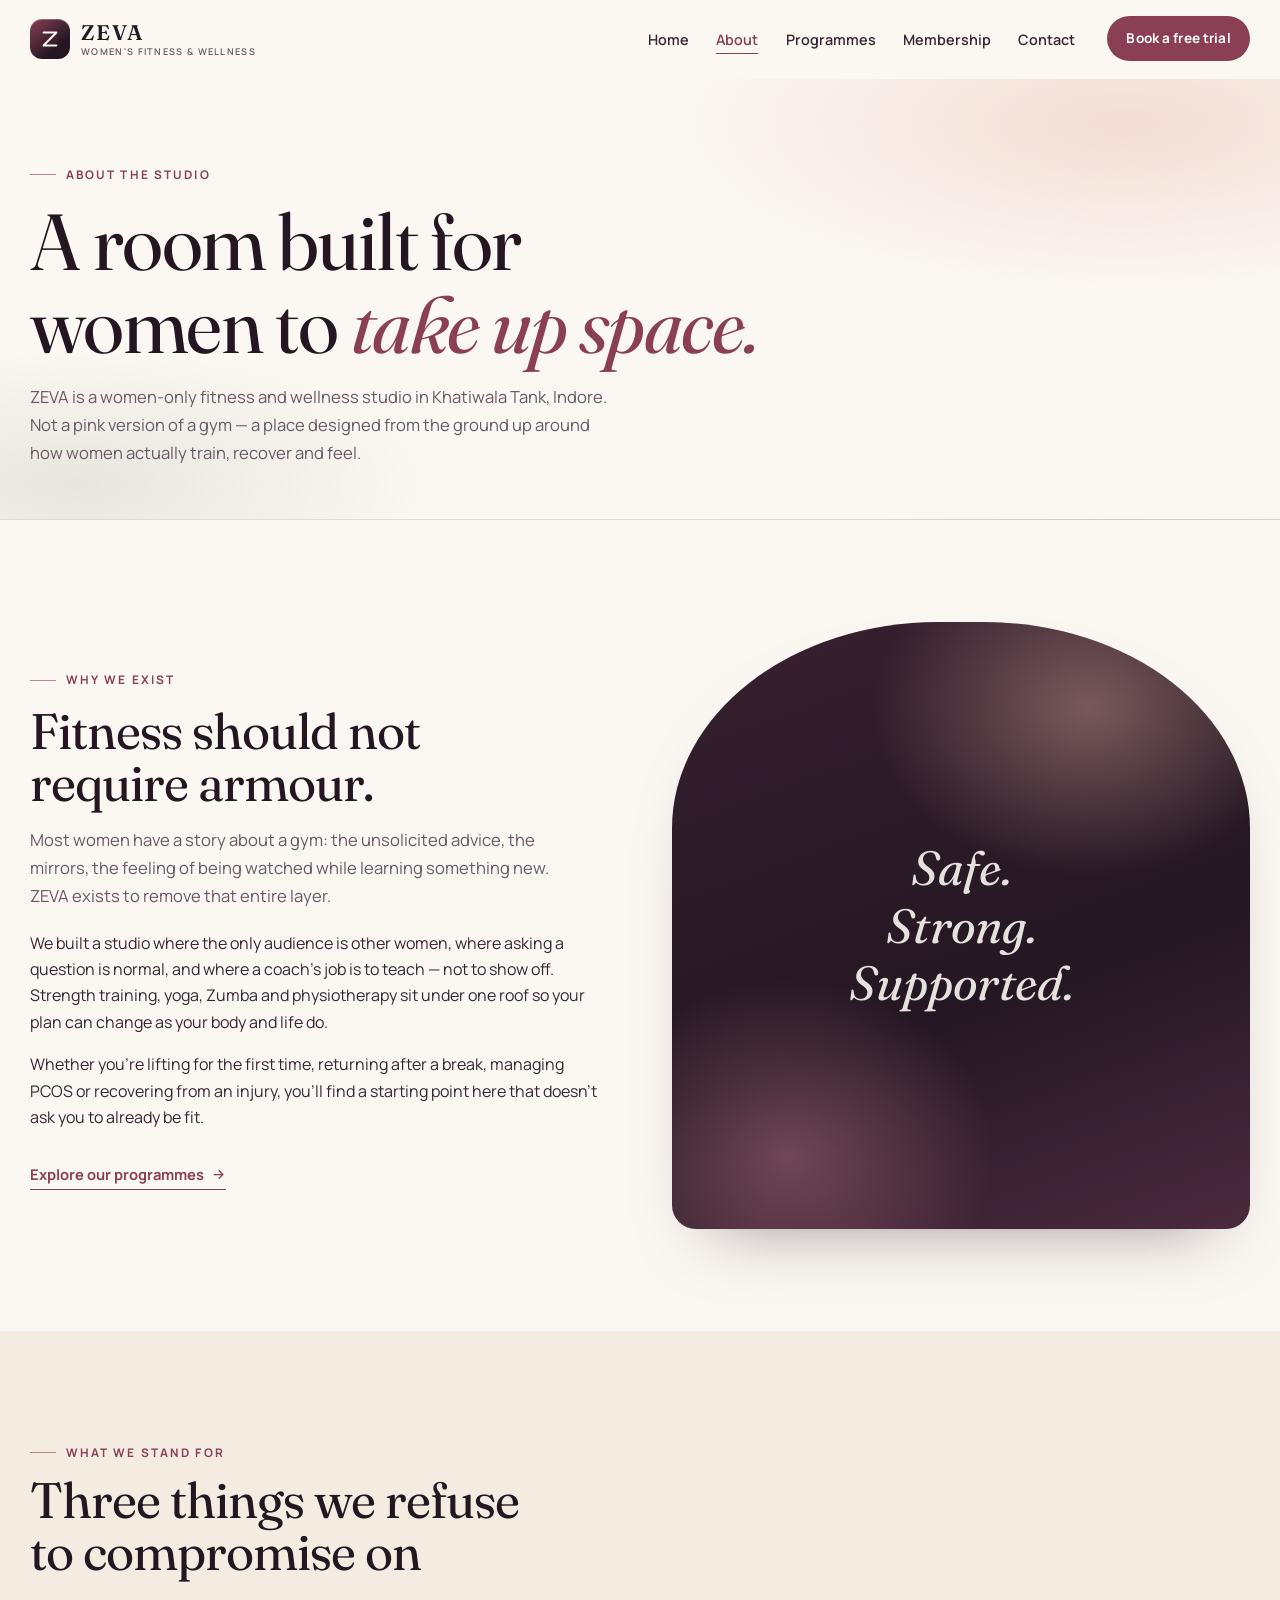
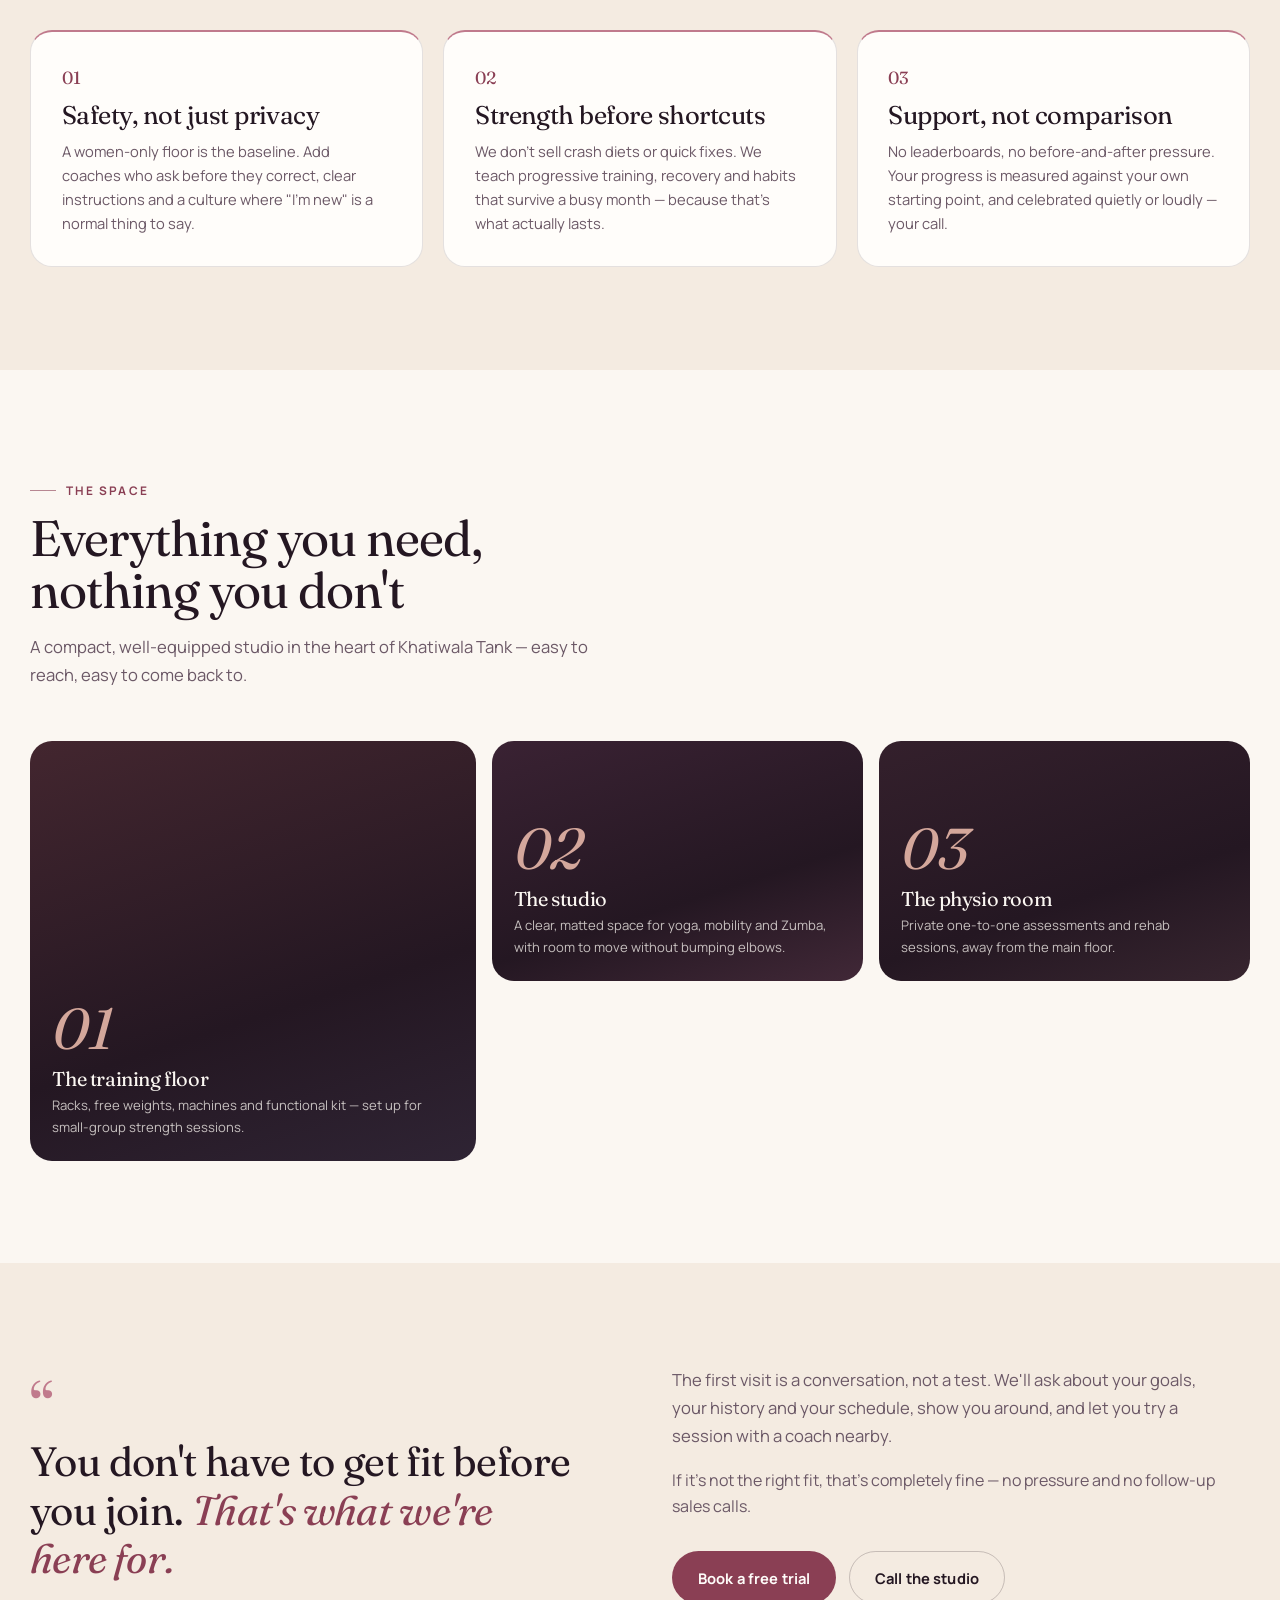
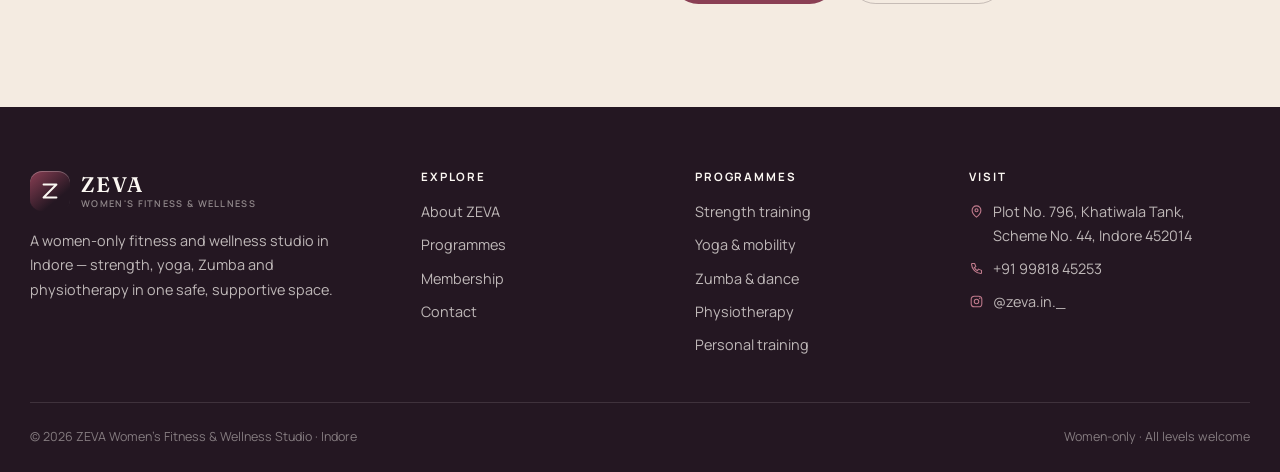
==== about.html @ 93238668 "ZEVA website - clean initial commit" ====
﻿<!DOCTYPE html>
<html lang="en">
<head>
  <meta charset="utf-8">
  <!-- Google tag (gtag.js) -->
  <script async src="https://www.googletagmanager.com/gtag/js?id=AW-18230801801"></script>
  <script>
    window.dataLayer = window.dataLayer || [];
    function gtag(){dataLayer.push(arguments);}
    gtag('js', new Date());
    gtag('config', 'AW-18230801801');
    window.ZEVA_TRACK = {
      call: 'AW-18230801801/4lHpCKfrvLMdEInrj_VD'
    };
    function gtag_report_conversion(url) {
      try {
        gtag('event', 'conversion', {
          'send_to': 'AW-18230801801/4lHpCKfrvLMdEInrj_VD',
          'value': 1.0,
          'currency': 'INR'
        });
      } catch (e) {}
      /* Never block the dialer. Returning true lets the browser handle the
         tel: link immediately, even if the Google tag is blocked or slow.
         tel: navigation does not unload this page, so the event still sends. */
      return true;
    }
  </script>
  <meta name="viewport" content="width=device-width, initial-scale=1">
  <title>About ZEVA — A Women-Only Studio in Indore</title>
  <meta name="description" content="ZEVA is a women-only fitness and wellness studio in Khatiwala Tank, Indore. Learn about our approach: safe space, form-first coaching, physio-led recovery and community.">
  <meta name="theme-color" content="#fbf7f2">
  <link rel="icon" href="assets/img/favicon.svg" type="image/svg+xml">
  <link rel="preconnect" href="https://fonts.googleapis.com">
  <link rel="preconnect" href="https://fonts.gstatic.com" crossorigin>
  <link href="https://fonts.googleapis.com/css2?family=Fraunces:ital,opsz,wght@0,9..144,300..700;1,9..144,300..600&family=Manrope:wght@300..800&display=swap" rel="stylesheet">
  <link rel="stylesheet" href="assets/css/style.css">
</head>
<body>
  <a class="skip-link" href="#main">Skip to content</a>

  <header class="site-header">
    <div class="container header-inner">
      <a class="brand" href="index.html" aria-label="ZEVA home">
        <span class="brand-mark" aria-hidden="true">
          <svg viewBox="0 0 24 24" fill="none"><path d="M5 5h14L5 19h14" stroke="#fbf7f2" stroke-width="2.2" stroke-linecap="round" stroke-linejoin="round"/></svg>
        </span>
        <span class="brand-text">
          <strong>ZEVA</strong>
          <small>Women's fitness &amp; wellness</small>
        </span>
      </a>

      <button class="nav-toggle" aria-expanded="false" aria-controls="primary-nav" aria-label="Open menu">
        <span></span>
      </button>

      <nav class="nav" id="primary-nav" aria-label="Primary">
        <ul>
          <li><a href="index.html">Home</a></li>
          <li><a href="about.html" aria-current="page">About</a></li>
          <li><a href="services.html">Programmes</a></li>
          <li><a href="pricing.html">Membership</a></li>
          <li><a href="contact.html">Contact</a></li>
        </ul>
        <a class="btn btn-primary nav-cta" href="contact.html">Book a free trial</a>
      </nav>
    </div>
  </header>

  <main id="main">
    <section class="page-hero">
      <div class="container">
        <p class="eyebrow reveal">About the studio</p>
        <h1 class="reveal" data-delay="1">A room built for women to <span class="display-italic">take up space.</span></h1>
        <p class="lede reveal" data-delay="2">ZEVA is a women-only fitness and wellness studio in Khatiwala Tank, Indore. Not a pink version of a gym — a place designed from the ground up around how women actually train, recover and feel.</p>
      </div>
    </section>

    <section class="section">
      <div class="container story">
        <div class="story-copy reveal">
          <p class="eyebrow">Why we exist</p>
          <h2 class="mt-1">Fitness should not require armour.</h2>
          <p class="lede mt-1">Most women have a story about a gym: the unsolicited advice, the mirrors, the feeling of being watched while learning something new. ZEVA exists to remove that entire layer.</p>
          <p>We built a studio where the only audience is other women, where asking a question is normal, and where a coach's job is to teach — not to show off. Strength training, yoga, Zumba and physiotherapy sit under one roof so your plan can change as your body and life do.</p>
          <p>Whether you're lifting for the first time, returning after a break, managing PCOS or recovering from an injury, you'll find a starting point here that doesn't ask you to already be fit.</p>
          <a class="link-arrow mt-2" href="services.html">Explore our programmes
            <svg viewBox="0 0 24 24" fill="none" aria-hidden="true"><path d="M5 12h14M13 6l6 6-6 6" stroke="currentColor" stroke-width="2" stroke-linecap="round" stroke-linejoin="round"/></svg>
          </a>
        </div>

        <div class="story-art reveal" data-delay="1" aria-hidden="true">
          <span>Safe.<br>Strong.<br>Supported.</span>
        </div>
      </div>
    </section>

    <section class="section section--sand">
      <div class="container">
        <div class="section-head reveal">
          <p class="eyebrow">What we stand for</p>
          <h2>Three things we refuse to compromise on</h2>
        </div>

        <div class="grid grid-3">
          <article class="card value-card reveal">
            <span class="value-card__num">01</span>
            <h3>Safety, not just privacy</h3>
            <p>A women-only floor is the baseline. Add coaches who ask before they correct, clear instructions and a culture where "I'm new" is a normal thing to say.</p>
          </article>
          <article class="card value-card reveal" data-delay="1">
            <span class="value-card__num">02</span>
            <h3>Strength before shortcuts</h3>
            <p>We don't sell crash diets or quick fixes. We teach progressive training, recovery and habits that survive a busy month — because that's what actually lasts.</p>
          </article>
          <article class="card value-card reveal" data-delay="2">
            <span class="value-card__num">03</span>
            <h3>Support, not comparison</h3>
            <p>No leaderboards, no before-and-after pressure. Your progress is measured against your own starting point, and celebrated quietly or loudly — your call.</p>
          </article>
        </div>
      </div>
    </section>

    <section class="section">
      <div class="container">
        <div class="section-head reveal">
          <p class="eyebrow">The space</p>
          <h2>Everything you need, nothing you don't</h2>
          <p class="lede">A compact, well-equipped studio in the heart of Khatiwala Tank — easy to reach, easy to come back to.</p>
        </div>

        <div class="space-grid reveal">
          <div class="space-tile space-tile--1">
            <div class="space-tile__content">
              <span class="space-tile__mark">01</span>
              <h3>The training floor</h3>
              <p>Racks, free weights, machines and functional kit — set up for small-group strength sessions.</p>
            </div>
          </div>
          <div class="space-tile space-tile--2">
            <div class="space-tile__content">
              <span class="space-tile__mark">02</span>
              <h3>The studio</h3>
              <p>A clear, matted space for yoga, mobility and Zumba, with room to move without bumping elbows.</p>
            </div>
          </div>
          <div class="space-tile space-tile--3">
            <div class="space-tile__content">
              <span class="space-tile__mark">03</span>
              <h3>The physio room</h3>
              <p>Private one-to-one assessments and rehab sessions, away from the main floor.</p>
            </div>
          </div>
        </div>
      </div>
    </section>

    <section class="section section--sand">
      <div class="container split">
        <div class="reveal">
          <p class="why-quote">You don't have to get fit before you join. <em>That's what we're here for.</em></p>
        </div>
        <div class="reveal" data-delay="1">
          <p class="lede">The first visit is a conversation, not a test. We'll ask about your goals, your history and your schedule, show you around, and let you try a session with a coach nearby.</p>
          <p class="mt-1" style="color: var(--muted);">If it's not the right fit, that's completely fine — no pressure and no follow-up sales calls.</p>
          <div class="btn-row mt-2">
            <a class="btn" href="contact.html">Book a free trial</a>
            <a class="btn btn--ghost" href="tel:+919981845253" onclick="return gtag_report_conversion('tel:+919981845253')">Call the studio</a>
          </div>
        </div>
      </div>
    </section>
  </main>

  <footer class="site-footer">
    <div class="container">
      <div class="footer-grid">
        <div>
          <a class="brand" href="index.html" aria-label="ZEVA home">
            <span class="brand-mark" aria-hidden="true">
              <svg viewBox="0 0 24 24" fill="none"><path d="M5 5h14L5 19h14" stroke="#fbf7f2" stroke-width="2.2" stroke-linecap="round" stroke-linejoin="round"/></svg>
            </span>
            <span class="brand-text">
              <strong>ZEVA</strong>
              <small>Women's fitness &amp; wellness</small>
            </span>
          </a>
          <p class="footer-blurb">A women-only fitness and wellness studio in Indore — strength, yoga, Zumba and physiotherapy in one safe, supportive space.</p>
        </div>

        <div class="footer-col">
          <h4>Explore</h4>
          <ul>
            <li><a href="about.html">About ZEVA</a></li>
            <li><a href="services.html">Programmes</a></li>
            <li><a href="pricing.html">Membership</a></li>
            <li><a href="contact.html">Contact</a></li>
          </ul>
        </div>

        <div class="footer-col">
          <h4>Programmes</h4>
          <ul>
            <li><a href="services.html#strength">Strength training</a></li>
            <li><a href="services.html#yoga">Yoga &amp; mobility</a></li>
            <li><a href="services.html#zumba">Zumba &amp; dance</a></li>
            <li><a href="services.html#physio">Physiotherapy</a></li>
            <li><a href="services.html#personal">Personal training</a></li>
          </ul>
        </div>

        <div class="footer-col">
          <h4>Visit</h4>
          <ul class="footer-contact">
            <li>
              <svg viewBox="0 0 24 24" fill="none" aria-hidden="true"><path d="M12 21s7-5.1 7-11a7 7 0 10-14 0c0 5.9 7 11 7 11z" stroke="currentColor" stroke-width="1.8"/><circle cx="12" cy="10" r="2.4" stroke="currentColor" stroke-width="1.8"/></svg>
              <span>Plot No. 796, Khatiwala Tank,<br>Scheme No. 44, Indore 452014</span>
            </li>
            <li>
              <svg viewBox="0 0 24 24" fill="none" aria-hidden="true"><path d="M5 4h4l2 5-2.5 1.5a12 12 0 005 5L15 13l5 2v4a1 1 0 01-1 1A16 16 0 014 5a1 1 0 011-1z" stroke="currentColor" stroke-width="1.7" stroke-linejoin="round"/></svg>
              <a href="tel:+919981845253" onclick="return gtag_report_conversion('tel:+919981845253')">+91 99818 45253</a>
            </li>
            <li>
              <svg viewBox="0 0 24 24" fill="none" aria-hidden="true"><rect x="3.5" y="3.5" width="17" height="17" rx="5" stroke="currentColor" stroke-width="1.7"/><circle cx="12" cy="12" r="3.6" stroke="currentColor" stroke-width="1.7"/><circle cx="17.2" cy="6.8" r="1.1" fill="currentColor"/></svg>
              <a href="https://www.instagram.com/zeva.in._/" target="_blank" rel="noopener">@zeva.in._</a>
            </li>
          </ul>
        </div>
      </div>

      <div class="footer-bottom">
        <p>© <span data-year>2026</span> ZEVA Women's Fitness &amp; Wellness Studio · Indore</p>
        <p>Women-only · All levels welcome</p>
      </div>
    </div>
  </footer>

  <script src="assets/js/main.js" defer></script>
</body>
</html>
---- assets/css/style.css ----
/* ==========================================================================
   ZEVA — Women's Fitness & Wellness Studio, Indore
   Design system, components and page styles
   ========================================================================== */

/* 1. Tokens ---------------------------------------------------------------- */
:root {
  --cream: #fbf7f2;
  --cream-2: #f4ebe1;
  --sand: #efe2d4;
  --white: #fffdfa;

  --ink: #241722;
  --ink-2: #382733;
  --muted: #6b5866;
  --line: rgba(36, 23, 34, 0.12);
  --line-strong: rgba(36, 23, 34, 0.22);

  --rose: #c07a8c;
  --rose-soft: #e7c3cb;
  --rose-ink: #8a3f54;
  --rose-deep: #6e2f44;
  --peach: #e7b7a8;
  --sage: #5f6e58;
  --sage-soft: #d9e0d3;
  --gold: #b8976b;

  --radius-sm: 14px;
  --radius: 22px;
  --radius-lg: 36px;
  --radius-pill: 999px;
  --radius-xl: 52px;

  --shadow-sm: 0 10px 26px -18px rgba(36, 23, 34, 0.4);
  --shadow: 0 34px 70px -42px rgba(36, 23, 34, 0.5);
  --shadow-lg: 0 46px 90px -46px rgba(36, 23, 34, 0.55);
  --shadow-glow: 0 20px 60px -20px rgba(138, 63, 84, 0.55);

  --font-display: "Fraunces", "Iowan Old Style", Georgia, serif;
  --font-body: "Manrope", system-ui, -apple-system, "Segoe UI", sans-serif;
  --font-mono: "JetBrains Mono", ui-monospace, SFMono-Regular, Menlo, monospace;

  --container: 1220px;
  --header-h: 78px;
  --ease: cubic-bezier(0.22, 1, 0.36, 1);
  --ease-back: cubic-bezier(0.34, 1.56, 0.64, 1);
}

/* 2. Reset ----------------------------------------------------------------- */
*,
*::before,
*::after { box-sizing: border-box; }

* { margin: 0; }

html {
  -webkit-text-size-adjust: 100%;
  scroll-behavior: smooth;
  scroll-padding-top: calc(var(--header-h) + 16px);
}

body {
  font-family: var(--font-body);
  font-size: 1rem;
  line-height: 1.65;
  color: var(--ink-2);
  background: var(--cream);
  -webkit-font-smoothing: antialiased;
  -moz-osx-font-smoothing: grayscale;
  text-rendering: optimizeLegibility;
  overflow-x: hidden;
}

img, svg, video { display: block; max-width: 100%; }

input, button, textarea, select { font: inherit; color: inherit; }

button { cursor: pointer; background: none; border: 0; }

a { color: inherit; text-decoration: none; }

ul, ol { list-style: none; padding: 0; }

::selection { background: var(--rose-soft); color: var(--ink); }

:focus-visible {
  outline: 3px solid var(--rose-ink);
  outline-offset: 3px;
  border-radius: 4px;
}

/* 2b. Image utilities ------------------------------------------------------- */
.img-cover { width: 100%; height: 100%; object-fit: cover; }
.img-contain { width: 100%; height: 100%; object-fit: contain; }

.img-fade-bottom {
  mask-image: linear-gradient(to bottom, black 60%, transparent);
  -webkit-mask-image: linear-gradient(to bottom, black 60%, transparent);
}

.img-fade-top {
  mask-image: linear-gradient(to top, black 60%, transparent);
  -webkit-mask-image: linear-gradient(to top, black 60%, transparent);
}

@media (prefers-reduced-motion: reduce) {
  html { scroll-behavior: auto; }
  *, *::before, *::after {
    animation-duration: 0.001ms !important;
    animation-iteration-count: 1 !important;
    transition-duration: 0.001ms !important;
  }
  .reveal { opacity: 1; transform: none; }
}

/* 3. Typography ------------------------------------------------------------ */
h1, h2, h3, h4 {
  font-family: var(--font-display);
  font-weight: 400;
  line-height: 1.04;
  letter-spacing: -0.02em;
  color: var(--ink);
  text-wrap: balance;
}

h1 { font-size: clamp(2.75rem, 6.2vw, 5.1rem); }
h2 { font-size: clamp(2rem, 3.9vw, 3.35rem); }
h3 { font-size: clamp(1.3rem, 2vw, 1.65rem); line-height: 1.15; }
h4 { font-size: 1.1rem; letter-spacing: -0.01em; }

p { text-wrap: pretty; }

.display-italic { font-style: italic; color: var(--rose-ink); }

.lede {
  font-size: clamp(1.02rem, 1.3vw, 1.18rem);
  line-height: 1.7;
  color: var(--muted);
  max-width: 56ch;
}

.eyebrow {
  display: inline-flex;
  align-items: center;
  gap: 0.6rem;
  font-family: var(--font-body);
  font-size: 0.74rem;
  font-weight: 700;
  letter-spacing: 0.18em;
  text-transform: uppercase;
  color: var(--rose-ink);
}

.eyebrow::before {
  content: "";
  width: 26px;
  height: 1px;
  background: currentColor;
  opacity: 0.6;
}

/* 4. Layout ---------------------------------------------------------------- */
.container {
  width: min(var(--container), 100% - 2.5rem);
  margin-inline: auto;
}

.section { padding: clamp(4rem, 8vw, 7.5rem) 0; }
.section--tight { padding: clamp(3rem, 5vw, 4.5rem) 0; }
.section--sand { background: var(--cream-2); }
.section--ink { background: var(--ink); color: var(--cream); }

.section-head { max-width: 640px; margin-bottom: clamp(2rem, 4vw, 3.5rem); }
.section-head h2 { margin: 0.8rem 0 1rem; }
.section-head--center { margin-inline: auto; text-align: center; }
.section-head--center .eyebrow { justify-content: center; }

.grid { display: grid; gap: 1.25rem; }
.grid-2 { grid-template-columns: repeat(2, minmax(0, 1fr)); }
.grid-3 { grid-template-columns: repeat(3, minmax(0, 1fr)); }
.grid-4 { grid-template-columns: repeat(4, minmax(0, 1fr)); }

.split {
  display: grid;
  grid-template-columns: 1fr 1fr;
  gap: clamp(2rem, 5vw, 4.5rem);
  align-items: center;
}

/* 5. Buttons --------------------------------------------------------------- */
.btn {
  --btn-bg: var(--rose-ink);
  --btn-fg: var(--white);
  display: inline-flex;
  align-items: center;
  justify-content: center;
  gap: 0.55rem;
  min-height: 50px;
  padding: 0.85rem 1.55rem;
  border-radius: var(--radius-pill);
  background: var(--btn-bg);
  color: var(--btn-fg);
  font-weight: 700;
  font-size: 0.92rem;
  letter-spacing: 0.01em;
  border: 1px solid transparent;
  transition: transform 0.25s var(--ease), box-shadow 0.25s var(--ease),
    background-color 0.25s var(--ease), color 0.25s var(--ease);
  will-change: transform;
}

.btn:hover { transform: translateY(-2px); box-shadow: var(--shadow-sm); }
.btn:active { transform: translateY(0); }

.btn svg { width: 17px; height: 17px; flex: none; }

.btn--ghost {
  --btn-bg: transparent;
  --btn-fg: var(--ink);
  border-color: var(--line-strong);
}

.btn--ghost:hover { background: var(--ink); color: var(--cream); }

.btn--light {
  --btn-bg: var(--cream);
  --btn-fg: var(--ink);
}

.btn--block { width: 100%; }

.btn-row { display: flex; flex-wrap: wrap; gap: 0.8rem; }

.link-arrow {
  display: inline-flex;
  align-items: center;
  gap: 0.45rem;
  font-weight: 700;
  font-size: 0.92rem;
  color: var(--rose-ink);
  border-bottom: 1px solid currentColor;
  padding-bottom: 2px;
  transition: gap 0.25s var(--ease);
}

.link-arrow:hover { gap: 0.75rem; }
.link-arrow svg { width: 15px; height: 15px; }

/* 6. Header ---------------------------------------------------------------- */
.skip-link {
  position: absolute;
  left: 1rem;
  top: -100px;
  z-index: 200;
  background: var(--ink);
  color: var(--cream);
  padding: 0.7rem 1.1rem;
  border-radius: var(--radius-pill);
  font-weight: 700;
  transition: top 0.2s ease;
}

.skip-link:focus { top: 1rem; }

.site-header {
  position: sticky;
  top: 0;
  z-index: 100;
  background: color-mix(in srgb, var(--cream) 88%, transparent);
  backdrop-filter: saturate(160%) blur(14px);
  -webkit-backdrop-filter: saturate(160%) blur(14px);
  border-bottom: 1px solid transparent;
  transition: border-color 0.3s ease, background-color 0.3s ease;
}

.site-header.is-scrolled {
  border-bottom-color: var(--line);
  background: color-mix(in srgb, var(--cream) 96%, transparent);
}

.header-inner {
  display: flex;
  align-items: center;
  justify-content: space-between;
  gap: 1.5rem;
  min-height: var(--header-h);
}

.brand { display: inline-flex; align-items: center; gap: 0.7rem; }

.brand-mark {
  width: 40px;
  height: 40px;
  border-radius: 12px;
  background: linear-gradient(140deg, var(--rose-ink), var(--ink) 70%);
  display: grid;
  place-items: center;
  box-shadow: inset 0 1px 0 rgba(255, 255, 255, 0.25);
  flex: none;
}

.brand-mark svg { width: 22px; height: 22px; }

.brand-text { display: flex; flex-direction: column; line-height: 1; }

.brand-text strong {
  font-family: var(--font-display);
  font-size: 1.32rem;
  font-weight: 600;
  letter-spacing: 0.06em;
  color: var(--ink);
}

.brand-text small {
  margin-top: 4px;
  font-size: 0.58rem;
  letter-spacing: 0.14em;
  text-transform: uppercase;
  color: var(--muted);
  font-weight: 600;
}

.nav { display: flex; align-items: center; gap: 2rem; }

.nav ul { display: flex; align-items: center; gap: 1.7rem; }

.nav a:not(.btn) {
  position: relative;
  font-size: 0.9rem;
  font-weight: 600;
  color: var(--ink-2);
  padding: 0.35rem 0;
}

.nav a:not(.btn)::after {
  content: "";
  position: absolute;
  left: 0;
  bottom: 0;
  width: 100%;
  height: 1.5px;
  background: var(--rose-ink);
  transform: scaleX(0);
  transform-origin: left;
  transition: transform 0.3s var(--ease);
}

.nav a:not(.btn):hover::after,
.nav a[aria-current="page"]::after { transform: scaleX(1); }

.nav a[aria-current="page"] { color: var(--rose-ink); }

.nav-cta { min-height: 44px; padding: 0.65rem 1.15rem; font-size: 0.85rem; }

.nav-toggle {
  display: none;
  width: 46px;
  height: 46px;
  border-radius: 50%;
  border: 1px solid var(--line-strong);
  place-items: center;
}

.nav-toggle span {
  position: relative;
  display: block;
  width: 18px;
  height: 1.6px;
  background: var(--ink);
  transition: background 0.2s ease;
}

.nav-toggle span::before,
.nav-toggle span::after {
  content: "";
  position: absolute;
  left: 0;
  width: 18px;
  height: 1.6px;
  background: var(--ink);
  transition: transform 0.3s var(--ease);
}

.nav-toggle span::before { top: -6px; }
.nav-toggle span::after { top: 6px; }

.nav-toggle[aria-expanded="true"] span { background: transparent; }
.nav-toggle[aria-expanded="true"] span::before { transform: translateY(6px) rotate(45deg); }
.nav-toggle[aria-expanded="true"] span::after { transform: translateY(-6px) rotate(-45deg); }

/* 7. Hero ------------------------------------------------------------------ */
.hero {
  position: relative;
  overflow: hidden;
  padding: clamp(3rem, 6vw, 5.5rem) 0 clamp(3.5rem, 6vw, 6rem);
  background:
    radial-gradient(60% 60% at 82% 18%, rgba(231, 183, 168, 0.42), transparent 62%),
    radial-gradient(52% 55% at 12% 88%, rgba(111, 127, 104, 0.16), transparent 60%),
    radial-gradient(40% 40% at 62% 92%, rgba(192, 122, 140, 0.18), transparent 65%);
}

.hero::after {
  content: "";
  position: absolute;
  inset: 0;
  pointer-events: none;
  opacity: 0.35;
  background-image: url("data:image/svg+xml,%3Csvg xmlns='http://www.w3.org/2000/svg' width='140' height='140'%3E%3Cfilter id='n'%3E%3CfeTurbulence type='fractalNoise' baseFrequency='0.9' numOctaves='2'/%3E%3CfeColorMatrix type='saturate' values='0'/%3E%3C/filter%3E%3Crect width='140' height='140' filter='url(%23n)' opacity='0.22'/%3E%3C/svg%3E");
  mix-blend-mode: multiply;
}

.hero-inner {
  position: relative;
  z-index: 1;
  display: grid;
  grid-template-columns: 1.06fr 0.94fr;
  gap: clamp(2rem, 5vw, 4.5rem);
  align-items: center;
}

.hero-copy h1 { margin: 1.1rem 0 1.35rem; }
.hero-copy .lede { max-width: 47ch; }

.hero-actions { margin-top: 2rem; }

.hero-trust {
  display: flex;
  flex-wrap: wrap;
  gap: 0.55rem 1.4rem;
  margin-top: 2.1rem;
  padding-top: 1.4rem;
  border-top: 1px solid var(--line);
  font-size: 0.8rem;
  font-weight: 600;
  color: var(--muted);
}

.hero-trust li { display: inline-flex; align-items: center; gap: 0.45rem; }
.hero-trust svg { width: 15px; height: 15px; color: var(--rose-ink); flex: none; }

/* Hero art: photo-aware + illustration fallback */
.hero-art {
  position: relative;
  aspect-ratio: 1 / 1.05;
  max-width: 520px;
  margin-inline: auto;
  width: 100%;
  border-radius: var(--radius-xl);
  overflow: hidden;
  background: linear-gradient(160deg, #38202f, #241722 60%, #4b2b3d);
  box-shadow: var(--shadow-lg);
}

.hero-art__photo {
  position: absolute;
  inset: 0;
  object-fit: cover;
  opacity: 0.92;
  transition: opacity 0.6s var(--ease), transform 1.2s var(--ease);
}

.hero-art:hover .hero-art__photo { opacity: 1; transform: scale(1.03); }

.hero-art__overlay {
  position: absolute;
  inset: 0;
  background:
    radial-gradient(70% 55% at 70% 12%, rgba(231, 183, 168, 0.35), transparent 60%),
    radial-gradient(50% 40% at 20% 90%, rgba(192, 122, 140, 0.4), transparent 65%),
    linear-gradient(180deg, transparent 45%, rgba(20, 12, 18, 0.55));
  z-index: 1;
}

.hero-art__word {
  position: absolute;
  left: 0;
  right: 0;
  bottom: 8%;
  z-index: 2;
  font-family: var(--font-display);
  font-size: clamp(3.4rem, 7vw, 5.4rem);
  font-weight: 300;
  letter-spacing: 0.14em;
  color: rgba(251, 247, 242, 0.92);
  text-align: center;
  padding-bottom: 0.55em;
  text-indent: 0.14em;
  mix-blend-mode: soft-light;
}

.hero-art__orb {
  position: absolute;
  width: clamp(84px, 14vw, 128px);
  aspect-ratio: 1;
  border-radius: 50%;
  background: radial-gradient(circle at 32% 30%, #f6d9c8, var(--peach) 45%, #c98d7c 100%);
  top: 10%;
  right: 4%;
  box-shadow: 0 24px 50px -24px rgba(138, 63, 84, 0.75);
  z-index: 2;
}

.hero-art__badge {
  position: absolute;
  left: -4%;
  bottom: 8%;
  width: clamp(100px, 16vw, 136px);
  aspect-ratio: 1;
  border-radius: 50%;
  background: var(--cream);
  border: 1px solid var(--line);
  display: grid;
  place-items: center;
  box-shadow: var(--shadow);
  z-index: 3;
}

.hero-art__badge svg { position: absolute; inset: 0; width: 100%; height: 100%; animation: spin 26s linear infinite; }

.hero-art__badge text {
  font-family: var(--font-body);
  font-size: 9.2px;
  font-weight: 700;
  letter-spacing: 0.22em;
  fill: var(--ink);
  text-transform: uppercase;
}

.hero-art__badge > span {
  font-family: var(--font-display);
  font-size: 1.5rem;
  color: var(--rose-ink);
  line-height: 1;
}

@keyframes spin { to { transform: rotate(360deg); } }

/* 8. Marquee --------------------------------------------------------------- */
.marquee {
  background: var(--ink);
  color: var(--cream);
  padding: 0.95rem 0;
  overflow: hidden;
  border-block: 1px solid rgba(251, 247, 242, 0.08);
}

.marquee__track {
  display: flex;
  align-items: center;
  gap: 2.2rem;
  width: max-content;
  animation: marquee 34s linear infinite;
}

.marquee__track span {
  display: inline-flex;
  align-items: center;
  gap: 2.2rem;
  font-family: var(--font-display);
  font-size: 1.02rem;
  letter-spacing: 0.05em;
  white-space: nowrap;
  color: rgba(251, 247, 242, 0.86);
}

.marquee__track span::after {
  content: "✦";
  font-size: 0.72rem;
  color: var(--rose);
}

@keyframes marquee { to { transform: translateX(-50%); } }

/* 9. Cards ----------------------------------------------------------------- */
.card {
  background: var(--white);
  border: 1px solid var(--line);
  border-radius: var(--radius);
  padding: clamp(1.5rem, 2.4vw, 2rem);
  transition: transform 0.35s var(--ease), box-shadow 0.35s var(--ease),
    border-color 0.35s var(--ease);
}

.card:hover {
  transform: translateY(-5px);
  box-shadow: var(--shadow);
  border-color: transparent;
}

.program-card { display: flex; flex-direction: column; gap: 0.85rem; }

.program-card__icon {
  width: 48px;
  height: 48px;
  border-radius: 14px;
  display: grid;
  place-items: center;
  background: var(--cream-2);
  color: var(--rose-ink);
  margin-bottom: 0.4rem;
  transition: background-color 0.3s ease, color 0.3s ease;
}

.program-card:hover .program-card__icon { background: var(--rose-ink); color: var(--white); }
.program-card__icon svg { width: 23px; height: 23px; }

.program-card p { font-size: 0.93rem; color: var(--muted); }

.program-card__meta {
  margin-top: auto;
  padding-top: 0.9rem;
  font-size: 0.72rem;
  font-weight: 700;
  letter-spacing: 0.13em;
  text-transform: uppercase;
  color: var(--sage);
}

/* 10. Why / feature list --------------------------------------------------- */
.why { background: var(--cream-2); position: relative; overflow: hidden; }

.why::before {
  content: "";
  position: absolute;
  width: 420px;
  height: 420px;
  border-radius: 50%;
  background: radial-gradient(circle, rgba(192, 122, 140, 0.22), transparent 65%);
  top: -160px;
  right: -120px;
}

.why-quote {
  position: relative;
  font-family: var(--font-display);
  font-size: clamp(1.7rem, 3.2vw, 2.6rem);
  line-height: 1.18;
  letter-spacing: -0.015em;
  color: var(--ink);
}

.why-quote em { color: var(--rose-ink); font-style: italic; }

.why-quote::before {
  content: "“";
  display: block;
  font-size: 4.2rem;
  line-height: 0.6;
  color: var(--rose);
  margin-bottom: 0.55rem;
}

.feature-list { display: grid; gap: 1.15rem; }

.feature {
  display: grid;
  grid-template-columns: 34px 1fr;
  gap: 0.9rem;
  align-items: start;
}

.feature__tick {
  width: 30px;
  height: 30px;
  border-radius: 50%;
  background: var(--white);
  border: 1px solid var(--line);
  display: grid;
  place-items: center;
  color: var(--rose-ink);
  margin-top: 2px;
}

.feature__tick svg { width: 14px; height: 14px; }

.feature h4 { margin-bottom: 0.2rem; }
.feature p { font-size: 0.9rem; color: var(--muted); }

/* 11. Batches -------------------------------------------------------------- */
.batch-card { position: relative; overflow: hidden; }

.batch-card__time {
  font-family: var(--font-display);
  font-size: 1.55rem;
  color: var(--ink);
  margin: 0.4rem 0 0.15rem;
}

.batch-card__label {
  font-size: 0.7rem;
  font-weight: 700;
  letter-spacing: 0.16em;
  text-transform: uppercase;
  color: var(--rose-ink);
}

.batch-card ul { margin-top: 1rem; display: grid; gap: 0.45rem; }

.batch-card li {
  font-size: 0.88rem;
  color: var(--muted);
  display: flex;
  gap: 0.5rem;
  align-items: baseline;
}

.batch-card li::before { content: "·"; color: var(--rose); font-weight: 700; }

.note {
  margin-top: 1.5rem;
  font-size: 0.84rem;
  color: var(--muted);
  background: var(--white);
  border: 1px dashed var(--line-strong);
  border-radius: var(--radius-sm);
  padding: 0.85rem 1rem;
}

/* 12. CTA band ------------------------------------------------------------- */
.cta-band {
  position: relative;
  overflow: hidden;
  background: var(--ink);
  color: var(--cream);
  border-radius: var(--radius-lg);
  padding: clamp(2.5rem, 5vw, 4.5rem);
  text-align: center;
  isolation: isolate;
}

.cta-band::before,
.cta-band::after {
  content: "";
  position: absolute;
  border-radius: 50%;
  z-index: -1;
  filter: blur(10px);
}

.cta-band::before {
  width: 380px;
  height: 380px;
  left: -140px;
  top: -160px;
  background: radial-gradient(circle, rgba(192, 122, 140, 0.5), transparent 65%);
}

.cta-band::after {
  width: 320px;
  height: 320px;
  right: -100px;
  bottom: -140px;
  background: radial-gradient(circle, rgba(231, 183, 168, 0.32), transparent 65%);
}

.cta-band h2 { color: var(--cream); max-width: 16ch; margin-inline: auto; }
.cta-band p { color: rgba(251, 247, 242, 0.72); max-width: 48ch; margin: 1rem auto 1.9rem; }
.cta-band .btn-row { justify-content: center; }

/* 12b. Offer band (2+1 promotion) ---------------------------------------- */
.offer-band {
  position: relative;
  overflow: hidden;
  background: var(--ink);
  color: var(--cream);
  border-radius: var(--radius-lg);
  padding: clamp(2.5rem, 5vw, 4rem);
  display: grid;
  grid-template-columns: 1.25fr 0.75fr;
  gap: clamp(2rem, 4vw, 3.5rem);
  align-items: center;
  isolation: isolate;
}

.offer-band::before,
.offer-band::after {
  content: "";
  position: absolute;
  border-radius: 50%;
  z-index: -1;
  filter: blur(10px);
}

.offer-band::before {
  width: 360px;
  height: 360px;
  left: -140px;
  top: -160px;
  background: radial-gradient(circle, rgba(192, 122, 140, 0.5), transparent 65%);
}

.offer-band::after {
  width: 300px;
  height: 300px;
  right: -100px;
  bottom: -140px;
  background: radial-gradient(circle, rgba(231, 183, 168, 0.32), transparent 65%);
}

.offer-band h2 { color: var(--cream); margin: 0.8rem 0 1rem; }
.offer-band p { color: rgba(251, 247, 242, 0.72); max-width: 46ch; }

.offer-band__price {
  text-align: right;
  padding-left: 2.2rem;
  border-left: 1px solid rgba(251, 247, 242, 0.15);
}

.offer-band__price .num {
  font-family: var(--font-display);
  font-size: clamp(3.2rem, 6vw, 5rem);
  line-height: 1;
  color: var(--cream);
  letter-spacing: -0.02em;
}

.offer-band__price .per {
  margin-top: 0.55rem;
  font-weight: 700;
  color: var(--peach);
}

.offer-band__price .units {
  margin-top: 0.35rem;
  font-size: 0.82rem;
  color: rgba(251, 247, 242, 0.6);
}

@media (max-width: 760px) {
  .offer-band { grid-template-columns: 1fr; gap: 1.9rem; }
  .offer-band__price { text-align: left; padding-left: 0; border-left: 0; padding-top: 1.5rem; border-top: 1px solid rgba(251, 247, 242, 0.15); }
}

/* 13. FAQ ------------------------------------------------------------------ */
.faq { display: grid; gap: 0.7rem; max-width: 820px; margin-inline: auto; }

.faq details {
  background: var(--white);
  border: 1px solid var(--line);
  border-radius: var(--radius-sm);
  padding: 0.2rem 1.2rem;
  transition: border-color 0.25s ease, box-shadow 0.25s ease;
}

.faq details[open] { border-color: var(--line-strong); box-shadow: var(--shadow-sm); }

.faq summary {
  list-style: none;
  cursor: pointer;
  padding: 1.05rem 2.2rem 1.05rem 0;
  font-weight: 700;
  font-size: 0.97rem;
  color: var(--ink);
  position: relative;
}

.faq summary::-webkit-details-marker { display: none; }

.faq summary::after {
  content: "+";
  position: absolute;
  right: 0;
  top: 50%;
  transform: translateY(-50%);
  font-family: var(--font-display);
  font-size: 1.35rem;
  color: var(--rose-ink);
  transition: transform 0.3s var(--ease);
}

.faq details[open] summary::after { transform: translateY(-50%) rotate(45deg); }

.faq .faq__body { padding: 0 0 1.15rem; font-size: 0.92rem; color: var(--muted); max-width: 68ch; }

/* 14. Footer --------------------------------------------------------------- */
.site-footer { background: var(--ink); color: rgba(251, 247, 242, 0.72); padding: clamp(3rem, 5vw, 4.5rem) 0 1.5rem; }

.footer-grid {
  display: grid;
  grid-template-columns: 1.5fr 1fr 1fr 1.2fr;
  gap: 2.5rem;
  padding-bottom: 2.8rem;
  border-bottom: 1px solid rgba(251, 247, 242, 0.12);
}

.site-footer .brand-text strong { color: var(--cream); }
.site-footer .brand-text small { color: rgba(251, 247, 242, 0.5); }

.footer-blurb { margin-top: 1.1rem; font-size: 0.9rem; max-width: 34ch; line-height: 1.7; }

.footer-col h4 {
  color: var(--cream);
  font-family: var(--font-body);
  font-size: 0.72rem;
  letter-spacing: 0.16em;
  text-transform: uppercase;
  font-weight: 700;
  margin-bottom: 1.05rem;
}

.footer-col ul { display: grid; gap: 0.6rem; font-size: 0.9rem; }

.footer-col a { transition: color 0.2s ease; }
.footer-col a:hover { color: var(--peach); }

.footer-contact li { display: flex; gap: 0.55rem; align-items: flex-start; }
.footer-contact svg { width: 15px; height: 15px; margin-top: 4px; flex: none; color: var(--rose); }

.footer-bottom {
  display: flex;
  flex-wrap: wrap;
  align-items: center;
  justify-content: space-between;
  gap: 0.75rem;
  padding-top: 1.5rem;
  font-size: 0.78rem;
  color: rgba(251, 247, 242, 0.45);
}

.footer-bottom a { text-decoration: underline; text-underline-offset: 3px; }
.footer-bottom a:hover { color: var(--peach); }

/* 15. Page hero (inner pages) --------------------------------------------- */
.page-hero {
  position: relative;
  overflow: hidden;
  padding: clamp(3rem, 6vw, 5rem) 0 clamp(2.5rem, 4vw, 3.5rem);
  background:
    radial-gradient(55% 60% at 88% 10%, rgba(231, 183, 168, 0.4), transparent 62%),
    radial-gradient(45% 50% at 6% 92%, rgba(111, 127, 104, 0.14), transparent 60%);
  border-bottom: 1px solid var(--line);
}

.page-hero h1 { margin: 1rem 0 1.1rem; max-width: 18ch; }
.page-hero .lede { max-width: 58ch; }

.page-hero--center { text-align: center; }
.page-hero--center h1,
.page-hero--center .lede { margin-inline: auto; }
.page-hero--center .eyebrow { justify-content: center; }

/* 16. About page ----------------------------------------------------------- */
.story { display: grid; grid-template-columns: 1fr 1fr; gap: clamp(2rem, 5vw, 4.5rem); align-items: center; }

.story-copy p + p { margin-top: 1rem; }
.story-copy .lede + p { margin-top: 1.2rem; }

.story-art {
  position: relative;
  aspect-ratio: 1 / 1.05;
  border-radius: 46% 46% 24px 24px / 34% 34% 24px 24px;
  background: linear-gradient(160deg, #38202f, #241722 60%, #4b2b3d);
  overflow: hidden;
  display: grid;
  place-items: center;
  box-shadow: var(--shadow);
}

.story-art::before {
  content: "";
  position: absolute;
  inset: 0;
  background:
    radial-gradient(60% 45% at 72% 14%, rgba(231, 183, 168, 0.4), transparent 62%),
    radial-gradient(55% 45% at 20% 88%, rgba(192, 122, 140, 0.45), transparent 65%);
}

.story-art__photo {
  position: absolute;
  inset: 0;
  object-fit: cover;
  opacity: 0.75;
  transition: transform 1.2s var(--ease), opacity 0.6s var(--ease);
}

.story-art:hover .story-art__photo { opacity: 1; transform: scale(1.04); }

.story-art span {
  position: relative;
  font-family: var(--font-display);
  font-size: clamp(2rem, 4vw, 3rem);
  font-style: italic;
  color: rgba(251, 247, 242, 0.9);
  text-align: center;
  line-height: 1.2;
  padding: 0 2rem;
  max-width: 12ch;
  z-index: 1;
}

.value-card { border-top: 2px solid var(--rose); }
.value-card__num { font-family: var(--font-display); font-size: 1.1rem; color: var(--rose-ink); }
.value-card h3 { margin: 0.6rem 0 0.5rem; }
.value-card p { font-size: 0.92rem; color: var(--muted); }

.space-grid { display: grid; grid-template-columns: 1.2fr 1fr 1fr; gap: 1rem; }

/* Space tiles — photo-aware */
.space-grid {
  display: grid;
  grid-template-columns: 1.2fr 1fr 1fr;
  gap: 1rem;
}

.space-tile {
  position: relative;
  min-height: 240px;
  border-radius: var(--radius);
  overflow: hidden;
  isolation: isolate;
}

.space-tile--1 { grid-row: span 2; min-height: 420px; }

.space-tile__img {
  position: absolute;
  inset: 0;
  object-fit: cover;
  transition: transform 1.2s var(--ease), opacity 0.6s var(--ease);
  opacity: 0.95;
}

.space-tile:hover .space-tile__img { transform: scale(1.05); opacity: 1; }

.space-tile__overlay {
  position: absolute;
  inset: 0;
  z-index: 1;
  background: linear-gradient(180deg, transparent 30%, rgba(20, 12, 18, 0.78));
}

.space-tile__content {
  position: relative;
  z-index: 2;
  padding: 1.4rem;
  display: flex;
  flex-direction: column;
  justify-content: flex-end;
  height: 100%;
  color: var(--cream);
}

/* Space tiles — typographic, no stock photography */
.space-tile {
  background: linear-gradient(158deg, #34222e, #241722 66%, #402635);
}

.space-tile--1 { background: linear-gradient(162deg, #43262f, #241722 62%, #2f2434); }
.space-tile--2 { background: linear-gradient(162deg, #3a2233, #241722 62%, #412837); }
.space-tile--3 { background: linear-gradient(162deg, #34202c, #241722 62%, #37252f); }

.space-tile__mark {
  font-family: var(--font-display);
  font-style: italic;
  font-size: clamp(2.4rem, 4.5vw, 3.6rem);
  color: rgba(231, 183, 168, 0.9);
  line-height: 1;
  margin-bottom: 0.6rem;
}

.space-tile h3 { color: var(--cream); font-size: 1.25rem; }
.space-tile p { font-size: 0.82rem; color: rgba(251, 247, 242, 0.75); margin-top: 0.3rem; }

/* 16b. Photo grid / gallery ------------------------------------------------- */
.photo-grid {
  display: grid;
  grid-template-columns: repeat(2, 1fr);
  gap: 1rem;
  margin-top: 1.5rem;
}

.photo-grid__item {
  position: relative;
  aspect-ratio: 4 / 3;
  border-radius: var(--radius);
  overflow: hidden;
  background: var(--cream-2);
}

.photo-grid__item--full { grid-column: 1 / -1; aspect-ratio: 16 / 5; }

.photo-grid__img {
  position: absolute;
  inset: 0;
  object-fit: cover;
  transition: transform 1.2s var(--ease), opacity 0.6s var(--ease);
  opacity: 0.98;
}

.photo-grid__item:hover .photo-grid__img { transform: scale(1.04); opacity: 1; }

/* 16c. Testimonial / social proof ------------------------------------------- */
.testimonial-grid {
  display: grid;
  grid-template-columns: repeat(3, 1fr);
  gap: 1.25rem;
}

.testimonial {
  background: var(--white);
  border: 1px solid var(--line);
  border-radius: var(--radius);
  padding: 1.75rem 1.5rem;
  transition: transform 0.35s var(--ease), box-shadow 0.35s var(--ease), border-color 0.35s var(--ease);
}

.testimonial:hover {
  transform: translateY(-4px);
  box-shadow: var(--shadow);
  border-color: transparent;
}

.testimonial__stars { display: flex; gap: 3px; margin-bottom: 0.7rem; color: var(--gold); }
.testimonial__stars svg { width: 16px; height: 16px; }

.testimonial__text { font-size: 0.92rem; color: var(--ink-2); line-height: 1.7; margin-bottom: 1rem; }

.testimonial__author { display: flex; align-items: center; gap: 0.75rem; }

.testimonial__avatar {
  width: 44px;
  height: 44px;
  border-radius: 50%;
  object-fit: cover;
  background: var(--cream-2);
}

.testimonial__meta { display: flex; flex-direction: column; }

.testimonial__name { font-weight: 700; font-size: 0.88rem; color: var(--ink); }
.testimonial__detail { font-size: 0.74rem; color: var(--muted); }

/* 16d. Scroll-reveal photo strip (full-bleed) ------------------------------- */
.photo-strip {
  position: relative;
  overflow: hidden;
  border-radius: var(--radius-lg);
  background: var(--ink);
}

.photo-strip__track {
  display: flex;
  gap: 1rem;
  width: max-content;
  animation: strip-scroll 40s linear infinite;
}

.photo-strip__slide {
  flex: 0 0 auto;
  width: 380px;
  aspect-ratio: 4 / 3;
  border-radius: var(--radius);
  overflow: hidden;
}

.photo-strip__img {
  width: 100%;
  height: 100%;
  object-fit: cover;
  opacity: 0.9;
  transition: opacity 0.4s ease;
}

.photo-strip__slide:hover .photo-strip__img { opacity: 1; }

@keyframes strip-scroll { to { transform: translateX(-50%); } }

/* 17. Services page -------------------------------------------------------- */
.program-row {
  display: grid;
  grid-template-columns: 0.85fr 1.15fr;
  gap: clamp(1.5rem, 4vw, 3.5rem);
  align-items: center;
  padding: clamp(2rem, 4vw, 3rem) 0;
  border-top: 1px solid var(--line);
}

.program-row:last-of-type { border-bottom: 1px solid var(--line); }

.program-row:nth-child(even) .program-visual { order: 2; }

.program-visual {
  position: relative;
  aspect-ratio: 4 / 3;
  border-radius: var(--radius);
  overflow: hidden;
  background: linear-gradient(150deg, var(--cream-2), var(--sand));
  border: 1px solid var(--line);
  display: grid;
  place-items: center;
}

.program-visual__num {
  position: relative;
  z-index: 1;
  font-family: var(--font-display);
  font-style: italic;
  font-weight: 300;
  font-size: clamp(4rem, 9vw, 6.5rem);
  line-height: 1;
  letter-spacing: -0.02em;
  color: var(--rose-ink);
  opacity: 0.85;
}

.program-visual__img {
  position: absolute;
  inset: 0;
  object-fit: cover;
  opacity: 0.95;
  transition: transform 1.2s var(--ease), opacity 0.6s var(--ease);
}

.program-row:hover .program-visual__img { transform: scale(1.03); opacity: 1; }

.program-visual svg { width: 30%; max-width: 120px; height: auto; color: var(--rose-ink); opacity: 0.85; z-index: 1; position: relative; }

.program-visual::after {
  content: "";
  position: absolute;
  width: 220px;
  height: 220px;
  border-radius: 50%;
  border: 1px solid var(--line);
  right: -70px;
  bottom: -90px;
}

/* 17. Services page -------------------------------------------------------- */
.program-row {
  display: grid;
  grid-template-columns: 0.85fr 1.15fr;
  gap: clamp(1.5rem, 4vw, 3.5rem);
  align-items: center;
  padding: clamp(2rem, 4vw, 3rem) 0;
  border-top: 1px solid var(--line);
}

.program-row:last-of-type { border-bottom: 1px solid var(--line); }

.program-row:nth-child(even) .program-visual { order: 2; }

.program-visual {
  position: relative;
  aspect-ratio: 4 / 3;
  border-radius: var(--radius);
  overflow: hidden;
  display: grid;
  place-items: center;
  background: linear-gradient(150deg, var(--cream-2), var(--sand));
  border: 1px solid var(--line);
}

.program-visual svg { width: 30%; max-width: 120px; height: auto; color: var(--rose-ink); opacity: 0.85; }

.program-visual::after {
  content: "";
  position: absolute;
  width: 220px;
  height: 220px;
  border-radius: 50%;
  border: 1px solid var(--line);
  right: -70px;
  bottom: -90px;
}

.program-num {
  font-family: var(--font-display);
  font-size: 0.95rem;
  color: var(--rose-ink);
  letter-spacing: 0.08em;
}

.program-body h2 { font-size: clamp(1.6rem, 2.6vw, 2.2rem); margin: 0.4rem 0 0.75rem; }
.program-body p { color: var(--muted); font-size: 0.96rem; max-width: 58ch; }

.tag-row { display: flex; flex-wrap: wrap; gap: 0.45rem; margin-top: 1.1rem; }

.tag {
  font-size: 0.72rem;
  font-weight: 700;
  letter-spacing: 0.04em;
  padding: 0.35rem 0.7rem;
  border-radius: var(--radius-pill);
  background: var(--cream-2);
  color: var(--ink-2);
  border: 1px solid var(--line);
}

.tag-nav {
  display: flex;
  flex-wrap: wrap;
  justify-content: center;
  gap: 0.5rem;
}

.tag-nav a {
  display: inline-flex;
  align-items: center;
  padding: 0.6rem 1.05rem;
  font-size: 0.82rem;
  font-weight: 700;
  border-radius: var(--radius-pill);
  background: var(--white);
  border: 1px solid var(--line);
  transition: background-color 0.25s ease, color 0.25s ease,
    border-color 0.25s ease, transform 0.25s var(--ease);
}

.tag-nav a:hover {
  background: var(--rose-ink);
  color: var(--white);
  border-color: transparent;
  transform: translateY(-2px);
}

.map-note {
  margin-top: 0.6rem;
  font-size: 0.8rem;
  color: var(--muted);
  text-align: right;
}

.map-note a {
  text-decoration: underline;
  text-underline-offset: 3px;
}

.map-note a:hover { color: var(--rose-ink); }

/* 18. Pricing -------------------------------------------------------------- */
.price-card {
  display: flex;
  flex-direction: column;
  gap: 0.75rem;
  position: relative;
}

.price-card--featured {
  background: var(--ink);
  color: var(--cream);
  border-color: transparent;
  box-shadow: var(--shadow);
}

.price-card--featured h3,
.price-card--featured .price { color: var(--cream); }
.price-card--featured p { color: rgba(251, 247, 242, 0.7); }
.price-card--featured .tag { background: rgba(251, 247, 242, 0.1); color: var(--cream); border-color: rgba(251, 247, 242, 0.2); }

.price-card .tag { align-self: flex-start; }

.price {
  font-family: var(--font-display);
  font-size: clamp(2rem, 3vw, 2.6rem);
  color: var(--ink);
  line-height: 1;
  margin: 0.2rem 0 0.1rem;
}

.price small {
  font-family: var(--font-body);
  font-size: 0.72rem;
  letter-spacing: 0.08em;
  text-transform: uppercase;
  color: var(--muted);
  display: block;
  margin-top: 0.4rem;
}

.price-card--featured .price small { color: rgba(251, 247, 242, 0.6); }

.price-list { display: grid; gap: 0.55rem; margin: 0.6rem 0 1.2rem; }

.price-list li {
  display: grid;
  grid-template-columns: 18px 1fr;
  gap: 0.55rem;
  font-size: 0.89rem;
  color: var(--muted);
  align-items: start;
}

.price-card--featured .price-list li { color: rgba(251, 247, 242, 0.78); }

.price-list svg { width: 15px; height: 15px; color: var(--rose-ink); margin-top: 3px; }
.price-card--featured .price-list svg { color: var(--peach); }

.price-card .btn { margin-top: auto; }

.badge-flag {
  position: absolute;
  top: 1.15rem;
  right: 1.15rem;
  font-size: 0.62rem;
  font-weight: 800;
  letter-spacing: 0.12em;
  text-transform: uppercase;
  padding: 0.35rem 0.6rem;
  border-radius: var(--radius-pill);
  background: var(--peach);
  color: var(--ink);
}

.included {
  display: grid;
  grid-template-columns: repeat(2, minmax(0, 1fr));
  gap: 1rem 2rem;
  margin-top: 2rem;
}

.included li {
  display: flex;
  gap: 0.6rem;
  align-items: flex-start;
  font-size: 0.93rem;
  color: var(--ink-2);
}

.included svg { width: 16px; height: 16px; color: var(--rose-ink); margin-top: 4px; flex: none; }

/* 19. Contact -------------------------------------------------------------- */
.contact-layout {
  display: grid;
  grid-template-columns: 0.9fr 1.1fr;
  gap: clamp(2rem, 4vw, 3.5rem);
  align-items: start;
}

.contact-cards { display: grid; gap: 0.85rem; }

.contact-card {
  display: grid;
  grid-template-columns: 44px 1fr;
  gap: 0.9rem;
  align-items: start;
  padding: 1.1rem 1.2rem;
  background: var(--white);
  border: 1px solid var(--line);
  border-radius: var(--radius-sm);
  transition: border-color 0.25s ease, transform 0.25s var(--ease);
}

.contact-card:hover { border-color: var(--line-strong); transform: translateY(-2px); }

.contact-card__icon {
  width: 42px;
  height: 42px;
  border-radius: 12px;
  background: var(--cream-2);
  color: var(--rose-ink);
  display: grid;
  place-items: center;
}

.contact-card__icon svg { width: 19px; height: 19px; }

.contact-card h3 { font-size: 1rem; margin-bottom: 0.15rem; }
.contact-card p, .contact-card a { font-size: 0.88rem; color: var(--muted); }
.contact-card a:hover { color: var(--rose-ink); }

.form {
  background: var(--white);
  border: 1px solid var(--line);
  border-radius: var(--radius);
  padding: clamp(1.5rem, 3vw, 2.2rem);
}

.form h2 { font-size: clamp(1.5rem, 2.4vw, 2rem); margin-bottom: 0.4rem; }
.form > p { font-size: 0.9rem; color: var(--muted); margin-bottom: 1.5rem; }

.field { display: grid; gap: 0.35rem; margin-bottom: 1rem; }

.field label {
  font-size: 0.74rem;
  font-weight: 700;
  letter-spacing: 0.08em;
  text-transform: uppercase;
  color: var(--ink-2);
}

.field input,
.field select,
.field textarea {
  width: 100%;
  padding: 0.8rem 0.95rem;
  border: 1px solid var(--line-strong);
  border-radius: 10px;
  background: var(--cream);
  font-size: 0.93rem;
  transition: border-color 0.2s ease, box-shadow 0.2s ease;
}

.field input:focus,
.field select:focus,
.field textarea:focus {
  outline: none;
  border-color: var(--rose-ink);
  box-shadow: 0 0 0 3px rgba(138, 63, 84, 0.14);
}

.field textarea { resize: vertical; min-height: 110px; }

.field-row { display: grid; grid-template-columns: 1fr 1fr; gap: 1rem; }

.form__note { margin-top: 0.85rem; font-size: 0.75rem; color: var(--muted); }

.map-wrap {
  margin-top: 1.25rem;
  border-radius: var(--radius);
  overflow: hidden;
  border: 1px solid var(--line);
  background: var(--cream-2);
}

.map-wrap iframe { display: block; width: 100%; height: 320px; border: 0; filter: saturate(0.85); }

.hours {
  margin-top: 1.25rem;
  background: var(--cream-2);
  border-radius: var(--radius-sm);
  padding: 1.1rem 1.2rem;
  font-size: 0.88rem;
}

.hours h3 { font-size: 0.95rem; margin-bottom: 0.5rem; }
.hours dl { display: grid; grid-template-columns: max-content 1fr; gap: 0.4rem 1rem; color: var(--muted); }
.hours dt { font-weight: 600; color: var(--ink-2); }
.hours dd { text-align: right; }

/* 20. Reveal animation ----------------------------------------------------- */
.reveal {
  opacity: 0;
  transform: translateY(22px);
  transition: opacity 0.7s var(--ease), transform 0.7s var(--ease);
}

.reveal.is-visible { opacity: 1; transform: none; }

.reveal[data-delay="1"] { transition-delay: 0.08s; }
.reveal[data-delay="2"] { transition-delay: 0.16s; }
.reveal[data-delay="3"] { transition-delay: 0.24s; }

/* If JavaScript is unavailable, never hide content */
@media (scripting: none) {
  .reveal { opacity: 1; transform: none; }
}

/* 21. Utilities ------------------------------------------------------------ */
.visually-hidden {
  position: absolute !important;
  width: 1px;
  height: 1px;
  padding: 0;
  margin: -1px;
  overflow: hidden;
  clip: rect(0 0 0 0);
  white-space: nowrap;
  border: 0;
}

.mt-1 { margin-top: 1rem; }
.mt-2 { margin-top: 2rem; }
.center { text-align: center; }

/* 22. Responsive ----------------------------------------------------------- */
@media (max-width: 980px) {
  .hero-inner { grid-template-columns: 1fr; }
  .hero-art { max-width: 400px; margin-top: 1rem; }
  .split, .story, .contact-layout { grid-template-columns: 1fr; }
  .grid-4 { grid-template-columns: repeat(2, minmax(0, 1fr)); }
  .space-grid { grid-template-columns: 1fr 1fr; }
  .space-tile--1 { grid-column: 1 / -1; min-height: 220px; }
  .footer-grid { grid-template-columns: 1fr 1fr; }
  .program-row { grid-template-columns: 1fr; }
  .program-row:nth-child(even) .program-visual { order: 0; }
  .program-visual { aspect-ratio: 16 / 8; }
  .testimonial-grid { grid-template-columns: repeat(2, 1fr); }
  .photo-grid { grid-template-columns: 1fr; }
  .photo-grid__item--full { aspect-ratio: 16 / 6; }
}

@media (max-width: 760px) {
  :root { --header-h: 68px; }

  .nav {
    position: fixed;
    inset: var(--header-h) 0 auto 0;
    flex-direction: column;
    align-items: stretch;
    gap: 0;
    background: var(--cream);
    border-bottom: 1px solid var(--line);
    padding: 1.2rem 1.25rem 1.6rem;
    transform: translateY(-8px);
    opacity: 0;
    visibility: hidden;
    transition: opacity 0.25s ease, transform 0.3s var(--ease), visibility 0.25s;
    box-shadow: var(--shadow);
  }

  .nav.is-open { opacity: 1; transform: none; visibility: visible; }

  .nav ul { flex-direction: column; align-items: stretch; gap: 0; }

  .nav a:not(.btn) {
    display: block;
    padding: 0.85rem 0.2rem;
    border-bottom: 1px solid var(--line);
    font-size: 1rem;
  }

  .nav a:not(.btn)::after { display: none; }
  .nav-cta { margin-top: 1.1rem; min-height: 48px; }

  .nav-toggle { display: grid; }

  .grid-3, .grid-2 { grid-template-columns: 1fr; }
  .grid-4 { grid-template-columns: 1fr 1fr; }
  .space-grid { grid-template-columns: 1fr; }
  .space-tile--1 { grid-row: auto; min-height: 240px; }
  .footer-grid { grid-template-columns: 1fr; gap: 2rem; }
  .included { grid-template-columns: 1fr; }
  .field-row { grid-template-columns: 1fr; }
  .hero-trust { gap: 0.5rem 1rem; }
  .badge-round { left: 0; bottom: 2%; }
  .cta-band { border-radius: var(--radius); }
  .map-wrap iframe { height: 260px; }
  .testimonial-grid { grid-template-columns: 1fr; }
  .photo-strip__slide { width: 280px; }
}

@media (max-width: 420px) {
  .grid-4 { grid-template-columns: 1fr; }
  .btn-row .btn { width: 100%; }
  .hero-art__word { font-size: 3rem; }
}

@media (max-width: 420px) {
  .grid-4 { grid-template-columns: 1fr; }
  .btn-row .btn { width: 100%; }
  .arch-word { font-size: 3rem; }
}

/* 23. Motion preferences --------------------------------------------------- */
@media (prefers-reduced-motion: reduce) {
  html { scroll-behavior: auto; }
  *, *::before, *::after {
    animation-duration: 0.001ms !important;
    animation-iteration-count: 1 !important;
    transition-duration: 0.001ms !important;
  }
  .reveal { opacity: 1; transform: none; }
}

/* 24. Print ---------------------------------------------------------------- */
@media print {
  .site-header, .site-footer, .cta-band, .marquee, .nav-toggle { display: none; }
  body { background: #fff; color: #000; }
  .reveal { opacity: 1; transform: none; }
}

/* ==========================================================================
   Sticky mobile Call / WhatsApp bar — added for Google Ads landing traffic
   ========================================================================== */
.call-bar {
  position: fixed;
  left: 0;
  right: 0;
  bottom: 0;
  z-index: 9990;
  display: none;
  gap: 8px;
  padding: 10px 12px calc(10px + env(safe-area-inset-bottom, 0px));
  background: rgba(36, 23, 34, .97);
  box-shadow: 0 -6px 22px rgba(0, 0, 0, .22);
}

.call-bar a {
  flex: 1 1 0;
  display: inline-flex;
  align-items: center;
  justify-content: center;
  gap: 8px;
  padding: 13px 10px;
  border-radius: 999px;
  font: 600 15px/1 "Manrope", system-ui, -apple-system, sans-serif;
  letter-spacing: .01em;
  text-decoration: none;
  transition: transform .15s ease, filter .15s ease;
}

.call-bar a:active { transform: scale(.98); }
.call-bar svg { width: 18px; height: 18px; flex: none; }

.call-bar__call { background: #c07a8c; color: #fff; }
.call-bar__wa   { background: #25d366; color: #06301a; }

@media (max-width: 760px) {
  .call-bar { display: flex; }
  body { padding-bottom: 76px; }
}

/* --- 3-up sticky bar (Call / WhatsApp / Directions) ---------------------- */
.call-bar { gap: 6px; padding: 9px 10px calc(9px + env(safe-area-inset-bottom, 0px)); }
.call-bar a { gap: 6px; padding: 12px 6px; font-size: 13.5px; white-space: nowrap; }
.call-bar svg { width: 17px; height: 17px; }
.call-bar__dir { background: #fbf7f2; color: #241722; }

/* --- Hero quick actions ------------------------------------------------- */
.quick-actions {
  display: flex;
  flex-wrap: wrap;
  gap: 10px 26px;
  margin-top: 26px;
  padding-top: 22px;
  border-top: 1px solid rgba(36, 23, 34, .12);
}
.quick-actions__item {
  display: inline-flex;
  align-items: center;
  gap: 10px;
  text-decoration: none;
  color: inherit;
  transition: opacity .15s ease;
}
.quick-actions__item:hover { opacity: .72; }
.quick-actions__item svg { width: 22px; height: 22px; flex: none; color: var(--rose, #c07a8c); }
.quick-actions__item span { display: flex; flex-direction: column; line-height: 1.28; }
.quick-actions__item strong { font: 600 14.5px/1.28 "Manrope", system-ui, sans-serif; }
.quick-actions__item small { font: 400 12.5px/1.28 "Manrope", system-ui, sans-serif; opacity: .62; }

/* --- Visit / directions section ----------------------------------------- */
.visit-grid {
  display: grid;
  grid-template-columns: 1fr 1fr;
  gap: 48px;
  align-items: center;
}
.visit-address {
  font-style: normal;
  font-size: 16px;
  line-height: 1.7;
  margin: 22px 0 0;
}
.visit-hours {
  list-style: none;
  padding: 0;
  margin: 22px 0 28px;
  max-width: 380px;
}
.visit-hours li {
  display: flex;
  justify-content: space-between;
  gap: 16px;
  padding: 9px 0;
  border-bottom: 1px solid rgba(36, 23, 34, .1);
  font-size: 14.5px;
}
.visit-hours li:last-child { border-bottom: 0; }
.visit-hours li span:last-child { font-weight: 600; }
.visit-map iframe { display: block; border-radius: 18px; box-shadow: 0 18px 50px rgba(36, 23, 34, .14); }

@media (max-width: 860px) {
  .visit-grid { grid-template-columns: 1fr; gap: 32px; }
  .visit-map iframe { height: 300px; }
}

/* --- Long-form / legal copy --------------------------------------------- */
.prose { font-size: 16.5px; line-height: 1.78; }
.prose h2 { font-size: 22px; margin: 34px 0 10px; }
.prose p { margin: 0 0 16px; }
.prose ul { margin: 0 0 18px; padding-left: 20px; }
.prose li { margin-bottom: 8px; }
.prose a { color: var(--rose, #a8566c); text-decoration: underline; text-underline-offset: 2px; }
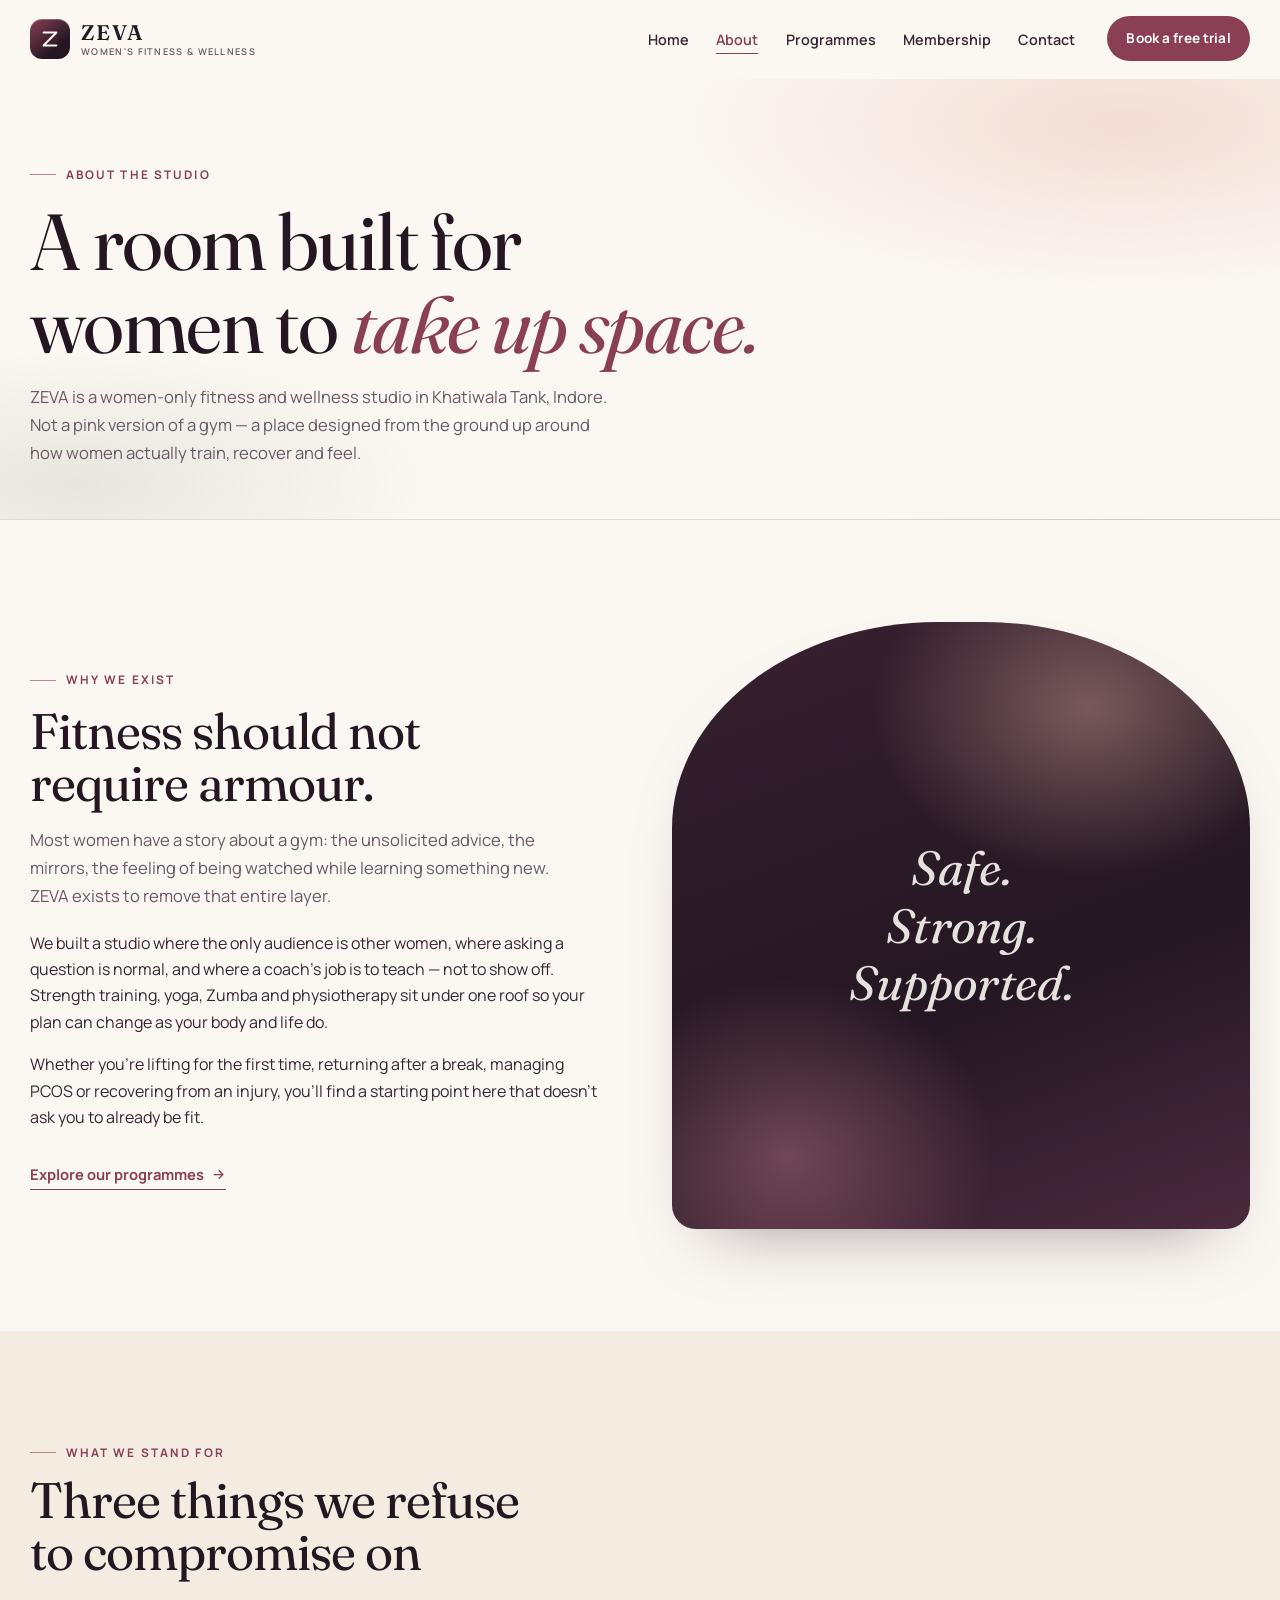
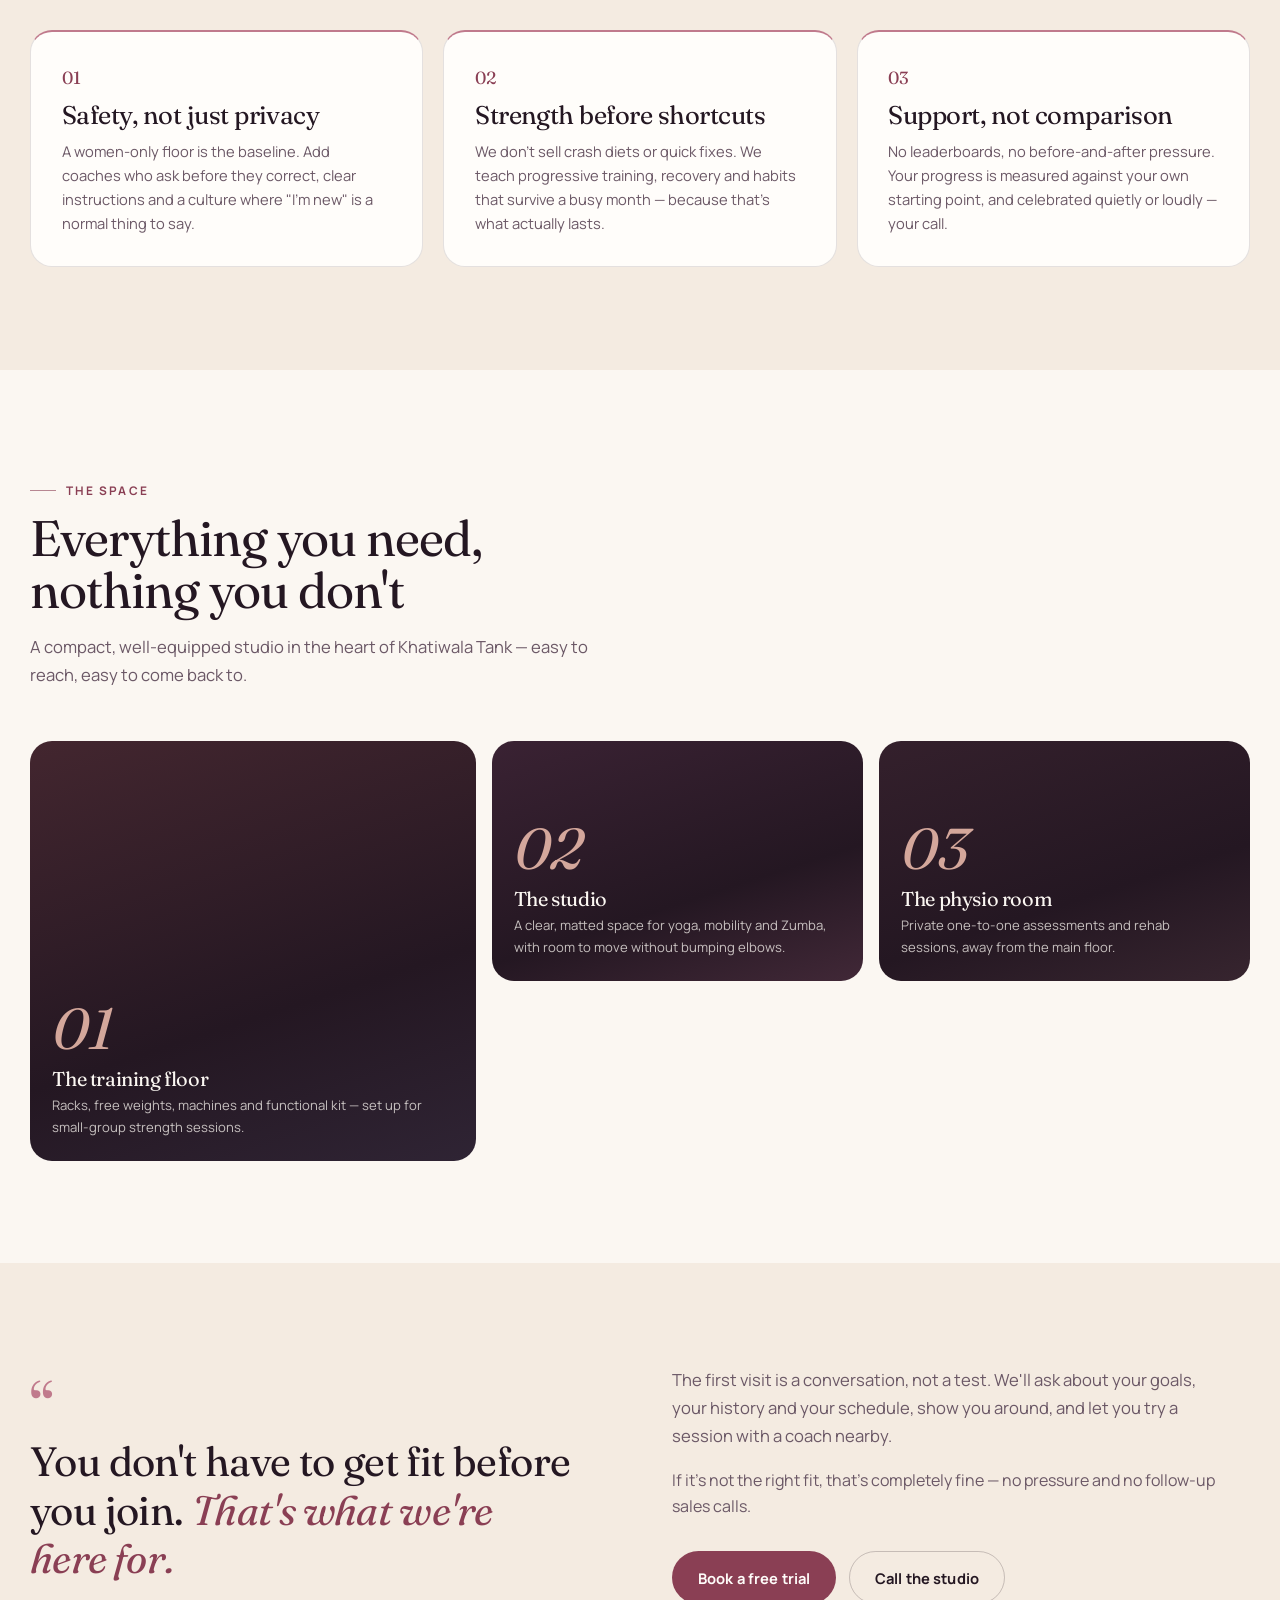
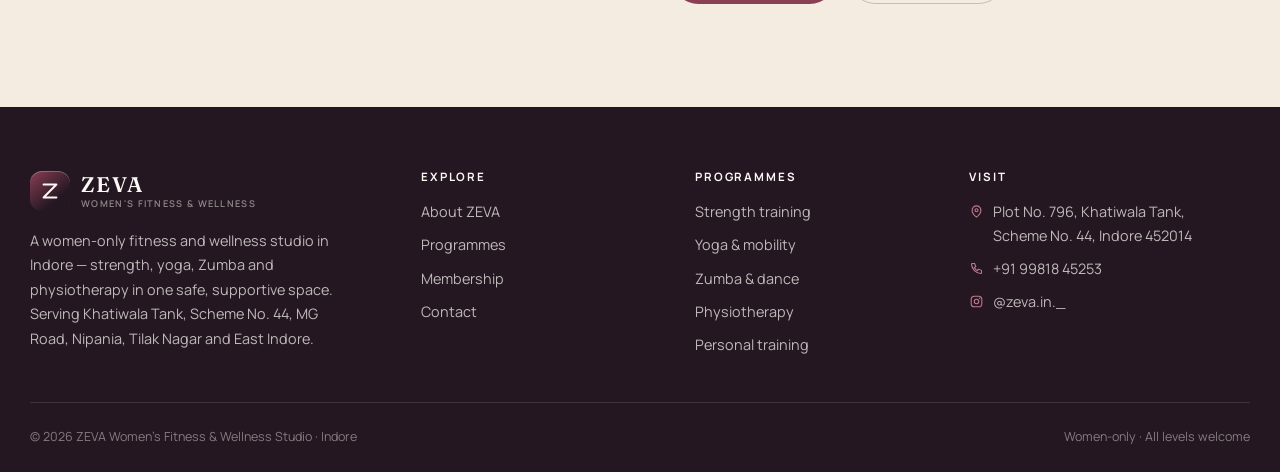
==== commit 05eaeb43: "Local SEO: sitemap, robots, canonical+OG tags, FAQ schema, areas-served copy, marketing playbook" ====
--- a/about.html
+++ b/about.html
@@ -30,6 +30,16 @@
   <title>About ZEVA — A Women-Only Studio in Indore</title>
   <meta name="description" content="ZEVA is a women-only fitness and wellness studio in Khatiwala Tank, Indore. Learn about our approach: safe space, form-first coaching, physio-led recovery and community.">
   <meta name="theme-color" content="#fbf7f2">
+  <link rel="canonical" href="https://zevawellness.github.io/zeva/about.html">
+  <meta property="og:type" content="website">
+  <meta property="og:site_name" content="ZEVA Women's Fitness &amp; Wellness Studio">
+  <meta property="og:title" content="About ZEVA — A Women-Only Studio in Indore">
+  <meta property="og:description" content="ZEVA is a women-only fitness and wellness studio in Khatiwala Tank, Indore. Learn about our approach: safe space, form-first coaching, physio-led recovery and community.">
+  <meta property="og:url" content="https://zevawellness.github.io/zeva/about.html">
+  <meta property="og:locale" content="en_IN">
+  <meta name="twitter:card" content="summary">
+  <meta name="twitter:title" content="About ZEVA — A Women-Only Studio in Indore">
+  <meta name="twitter:description" content="ZEVA is a women-only fitness and wellness studio in Khatiwala Tank, Indore. Learn about our approach: safe space, form-first coaching, physio-led recovery and community.">
   <link rel="icon" href="assets/img/favicon.svg" type="image/svg+xml">
   <link rel="preconnect" href="https://fonts.googleapis.com">
   <link rel="preconnect" href="https://fonts.gstatic.com" crossorigin>
@@ -187,7 +197,7 @@
               <small>Women's fitness &amp; wellness</small>
             </span>
           </a>
-          <p class="footer-blurb">A women-only fitness and wellness studio in Indore — strength, yoga, Zumba and physiotherapy in one safe, supportive space.</p>
+          <p class="footer-blurb">A women-only fitness and wellness studio in Indore — strength, yoga, Zumba and physiotherapy in one safe, supportive space. Serving Khatiwala Tank, Scheme No. 44, MG Road, Nipania, Tilak Nagar and East Indore.</p>
         </div>
 
         <div class="footer-col">
